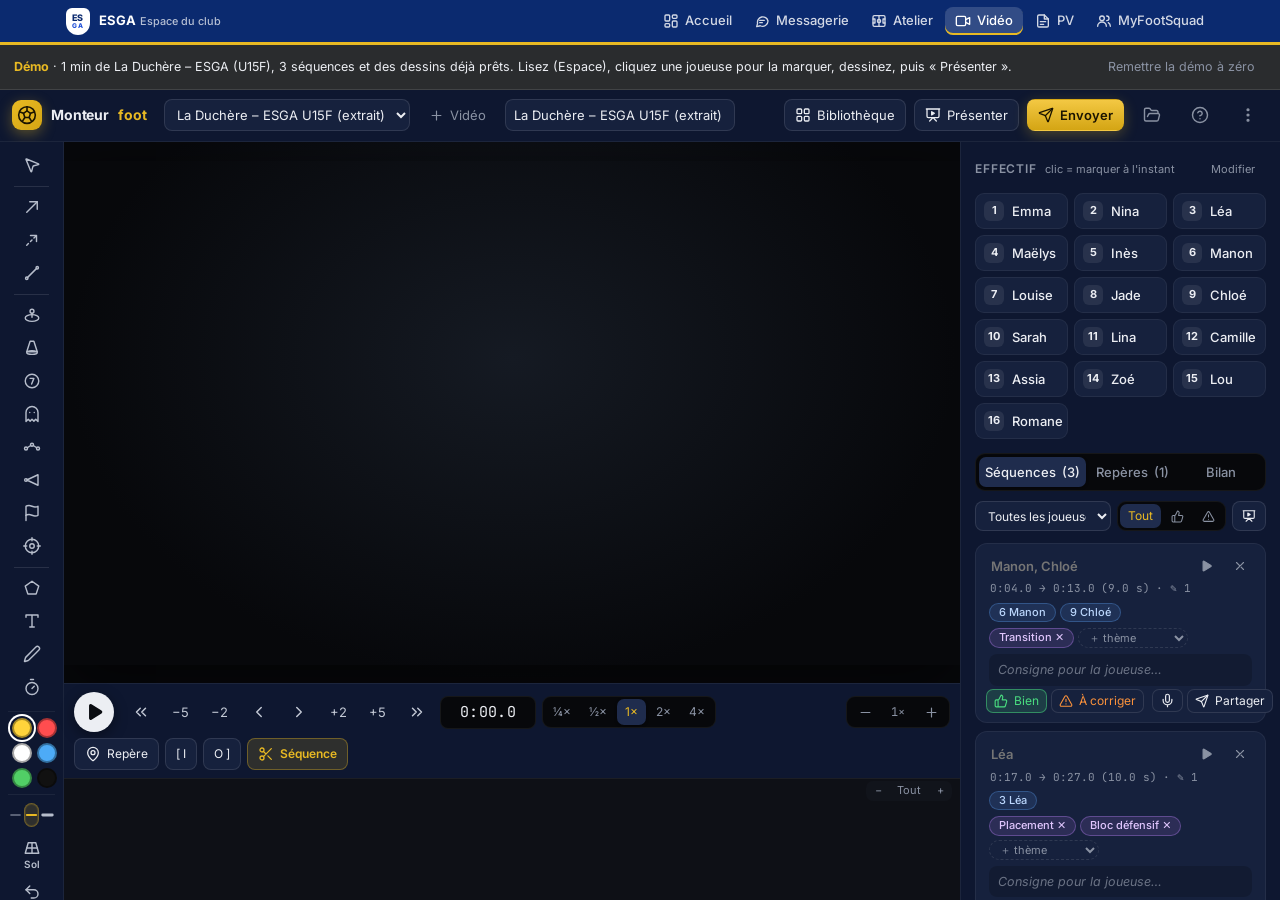
==== analyse-video/index.html @ ff0a2c66 "Récapitulatif : la dernière visite suit la personne sur tous ses appareils La date de dernière conne" ====
<!doctype html>
<html lang="fr">
<head>
<meta charset="utf-8">
<meta name="viewport" content="width=device-width, initial-scale=1">
<title>Analyse vidéo · ESGA</title>
<meta name="theme-color" content="#0b2a6f">
<link rel="preconnect" href="https://fonts.googleapis.com"><link rel="preconnect" href="https://fonts.gstatic.com" crossorigin>
<link rel="stylesheet" href="https://fonts.googleapis.com/css2?family=Inter:wght@400;500;600;700&family=JetBrains+Mono:wght@500&display=swap">
<link rel="stylesheet" href="../commun/charte.css?v=2026-11-21c">
<link rel="stylesheet" href="style.css?v=2026-11-20p">
<script src="../commun/modules.js?v=2026-11-21c" data-module="video" defer></script>
<script src="../commun/club.js?v=2026-11-21c"></script>
<script src="demo/demo.js?v=2026-11-20e"></script>
<script>document.documentElement.classList.add("demo")</script>
</head>
<body>
<div id="bandeauDemo"><span><b>Démo</b> · <span class="txt-pc">1 min de La Duchère – ESGA (U15F), 3 séquences et des dessins déjà prêts. Lisez (Espace), cliquez une joueuse pour la marquer, dessinez, puis « Présenter ».</span><span class="txt-tel">1 min de La Duchère – ESGA (U15F). Touchez ▶, une joueuse pour la marquer, un outil pour dessiner.</span></span>
  <span class="espace"></span>
  <button class="discret" onclick="DEMO.reinitialiser()">Remettre la démo à zéro</button></div>
<header id="barre">
  <b class="logo"><span class="logo-ic"><i data-ic="logo" data-t="20"></i></span>Monteur <em>foot</em></b>
  <select id="choixVideo" title="Vidéo du match"></select>
  <button id="ajoutVideo" class="discret" title="Ajouter une vidéo par son chemin"><i data-ic="plus" data-t="15"></i> Vidéo</button>
  <input id="nomMatch" placeholder="Nom du match" title="Nom du match (nom du dossier d'envoi)">
  <span class="espace"></span>
  <span id="etatSauve" class="petit discret"></span>
  <button id="btnBiblio" title="Toutes les séquences de tous les matchs : par joueuse, thème, match"><i data-ic="biblio" data-t="16"></i> Bibliothèque</button>
  <button id="btnPresenter" title="Présenter les séquences en plein écran (séance au club)"><i data-ic="presenter" data-t="16"></i> Présenter</button>
  <button id="btnEnvoyer" class="principal" title="Une vidéo par joueuse concernée + une vidéo d'équipe"><i data-ic="envoyer" data-t="16"></i> Envoyer</button>
  <button id="btnDossier" class="discret" title="Ouvrir le dossier des envois"><i data-ic="dossier"></i></button>
  <button id="btnAide" class="discret" title="Aide et raccourcis"><i data-ic="aide"></i></button>
  <button id="btnMenu" class="discret" title="Plus : exporter ou importer l'analyse, aide"><i data-ic="menu"></i></button>
</header>

<main>
  <aside id="outils">
    <div class="groupe" id="listeOutils">
      <button data-outil="choix" title="Sélectionner, déplacer (Suppr pour effacer)"><i data-ic="choix"></i></button>
      <span class="sep">Tracer</span>
      <button data-outil="fleche" title="Flèche : tracez le chemin, droit ou courbe (passe, déplacement)"><i data-ic="fleche"></i></button>
      <button data-outil="course" title="Course : flèche en pointillés (appel, course sans ballon)"><i data-ic="course"></i></button>
      <button data-outil="ligne" title="Ligne droite"><i data-ic="ligne"></i></button>
      <span class="sep">Joueuses</span>
      <button data-outil="cercle" title="Cercle au sol autour d'une joueuse ou d'une zone"><i data-ic="cercle"></i></button>
      <button data-outil="projecteur" title="Projecteur : met une joueuse en lumière"><i data-ic="projecteur"></i></button>
      <button data-outil="pastille" title="Pastille : numéro ou lettre aux pieds d'une joueuse"><i data-ic="pastille"></i></button>
      <button data-outil="fantome" title="Fantôme : où la joueuse aurait dû être"><i data-ic="fantome"></i></button>
      <button data-outil="formation" title="Ligne de formation : cliquez les joueuses, double-clic pour finir"><i data-ic="formation"></i></button>
      <button data-outil="vision" title="Cône de vision : de la joueuse vers où elle regarde (ou devrait regarder)"><i data-ic="vision"></i></button>
      <button data-outil="horsjeu" title="Ligne de hors-jeu : cliquez la dernière défenseuse (sol calé d'abord)"><i data-ic="horsjeu"></i></button>
      <button data-outil="suivi" title="Suivre une joueuse : cliquez ses pieds, un cercle la suit pendant la séquence"><i data-ic="suivi"></i></button>
      <span class="sep">Autres</span>
      <button data-outil="zone" title="Zone : cliquez les sommets, double-clic pour finir"><i data-ic="zone"></i></button>
      <button data-outil="texte" title="Texte"><i data-ic="texte"></i></button>
      <button data-outil="main" title="Main levée"><i data-ic="main"></i></button>
      <button data-outil="chrono" title="Chronomètre à l'écran (part de l'instant du dessin)"><i data-ic="chrono"></i></button>
    </div>
    <div class="groupe" id="couleurs"></div>
    <div class="groupe ligne">
      <button data-epais="0.7" title="Trait fin"><svg width="22" height="12" viewBox="0 0 22 12"><line x1="3" y1="6" x2="19" y2="6" stroke="currentColor" stroke-width="1.5" stroke-linecap="round"/></svg></button>
      <button data-epais="1" title="Trait moyen" class="actif"><svg width="22" height="12" viewBox="0 0 22 12"><line x1="3" y1="6" x2="19" y2="6" stroke="currentColor" stroke-width="3" stroke-linecap="round"/></svg></button>
      <button data-epais="1.6" title="Trait épais"><svg width="22" height="12" viewBox="0 0 22 12"><line x1="3" y1="6" x2="19" y2="6" stroke="currentColor" stroke-width="5" stroke-linecap="round"/></svg></button>
    </div>
    <div class="groupe">
      <button id="btnSol" title="Perspective : caler le sol avec 4 coins de la surface, les dessins se couchent sur la pelouse"><i data-ic="sol"></i><span>Sol</span></button>
      <button id="btnAnnuler" title="Annuler (Ctrl+Z)"><i data-ic="annuler"></i></button>
      <button id="btnEffacer" title="Effacer ce dessin"><i data-ic="effacer"></i></button>
    </div>
  </aside>

  <section id="centre">
    <div id="cadre">
      <div id="scene">
        <video id="video" preload="auto" playsinline></video>
        <canvas id="calque"></canvas>
      </div>
      <div id="vide" class="vide"><div class="vide-ic"><i data-ic="video" data-t="40"></i></div><h2>Choisissez la vidéo du match en haut</h2>
        <p>Les vidéos du dossier <b>analyse-veo\match</b> apparaissent toutes seules.<br>Sinon : « + Vidéo » et collez le chemin du fichier.</p></div>
      <div id="bandeauDessin" hidden></div>
      <div id="info" hidden></div>
      <div id="pres" hidden>
        <div class="pr-haut"><span id="prCompte" class="mono"></span><span id="prGenre"></span><span class="espace"></span>
          <button id="prQuitter" title="Quitter la présentation (Échap)"><i data-ic="fermer" data-t="18"></i> Quitter</button></div>
        <div class="pr-bas">
          <div class="pr-texte"><b id="prTitre"></b><span id="prJoueuses"></span><p id="prNote"></p></div>
          <div class="pr-boutons">
            <button id="prPrec" title="Séquence précédente (←)"><i data-ic="prec" data-t="22"></i></button>
            <button id="prLecture" class="pr-lecture" title="Pause / lecture (Espace)"><i data-ic="pause" data-t="26"></i></button>
            <button id="prSuiv" title="Séquence suivante (→)"><i data-ic="suiv" data-t="22"></i></button>
            <button id="prRevoir" title="Revoir cette séquence (R)"><i data-ic="revoir" data-t="20"></i></button>
          </div>
          <div id="prPoints"></div>
        </div>
      </div>
    </div>
    <div id="transport">
      <button id="tLecture" class="icone" title="Lecture / pause (Espace, K)"><i data-ic="lecture" data-t="20"></i></button>
      <button data-saut="-30" class="icone" title="−30 s (Ctrl+←)"><i data-ic="recul"></i></button>
      <button data-saut="-5" class="icone" title="−5 s (Maj+←)">−5</button>
      <button data-saut="-2" class="icone" title="−2 s (←)">−2</button>
      <button data-image="-1" class="icone" title="Image précédente (,)"><i data-ic="prec"></i></button>
      <button data-image="1" class="icone" title="Image suivante (.)"><i data-ic="suiv"></i></button>
      <button data-saut="2" class="icone" title="+2 s (→)">+2</button>
      <button data-saut="5" class="icone" title="+5 s (Maj+→)">+5</button>
      <button data-saut="30" class="icone" title="+30 s (Ctrl+→)"><i data-ic="avance"></i></button>
      <span id="tTemps" class="mono">0:00.0</span>
      <span class="groupe" id="vitesses">
        <button data-v="0.25">¼×</button><button data-v="0.5">½×</button><button data-v="1" class="actif">1×</button><button data-v="2">2×</button><button data-v="4">4×</button>
      </span>
      <span id="tVitesse" class="mono petit"></span>
      <span class="espace"></span>
      <span class="groupe"><button id="zMoins" class="icone" title="Dézoomer l'image (−)"><i data-ic="moins" data-t="15"></i></button><button id="zNiveau" class="mono petit" title="Zoom 1×">1×</button><button id="zPlus" class="icone" title="Zoomer l'image (+)"><i data-ic="plus" data-t="15"></i></button></span>
      <button id="tRepere" title="Poser un repère ici (M)"><i data-ic="repere" data-t="16"></i> Repère</button>
      <button id="tEntree" title="Entrée de séquence (I)">[ I</button>
      <button id="tSortie" title="Sortie de séquence (O)">O ]</button>
      <button id="tCreer" title="Créer la séquence entre I et O (Entrée)"><i data-ic="ciseaux" data-t="16"></i> Séquence</button>
    </div>
    <div id="frise">
      <canvas id="tl"></canvas>
      <div class="frise-boutons">
        <button id="tlMoins" class="icone" title="Dézoomer la timeline (molette)">−</button>
        <button id="tlTout" class="petit" title="Voir tout le match">Tout</button>
        <button id="tlPlus" class="icone" title="Zoomer la timeline (molette)">+</button>
      </div>
    </div>
  </section>

  <aside id="cote">
    <div class="titre-bloc"><h3>Effectif</h3><span class="petit discret">clic = marquer à l'instant</span>
      <button id="btnEffectif" class="discret petit">Modifier</button></div>
    <div id="effectif"></div>
    <div class="onglets"><button data-onglet="seq" class="actif">Séquences <span id="nSeq"></span></button><button data-onglet="rep">Repères <span id="nRep"></span></button><button data-onglet="bilan">Bilan</button></div>
    <div id="filtreSeq" class="filtres">
      <select id="fsJoueuse" title="N'afficher que les séquences d'une joueuse"><option value="">Toutes les joueuses</option></select>
      <span class="segment" id="fsGenre"><button data-g="" class="actif">Tout</button><button data-g="bien" title="À valoriser"><i data-ic="bien" data-t="13"></i></button><button data-g="corriger" title="À corriger"><i data-ic="corriger" data-t="13"></i></button></span>
      <button id="fsPresenter" class="petit" title="Présenter les séquences affichées"><i data-ic="presenter" data-t="14"></i></button>
    </div>
    <div id="listeSeq" class="liste" data-panneau="seq"></div>
    <div id="listeRep" class="liste" data-panneau="rep" hidden></div>
    <div id="listeBilan" class="liste" data-panneau="bilan" hidden></div>
  </aside>
</main>

<section id="biblio" hidden>
  <div class="bi-filtres">
    <h2><i data-ic="biblio" data-t="16"></i> Bibliothèque</h2>
    <select id="fJoueuse"><option value="">Toutes les joueuses</option></select>
    <select id="fTheme"><option value="">Tous les thèmes</option></select>
    <select id="fMatch"><option value="">Tous les matchs</option></select>
    <select id="fGenre"><option value="">Bien et à corriger</option><option value="bien">👍 Bien</option><option value="corriger">⚠ À corriger</option></select>
    <input id="fTexte" type="search" placeholder="Chercher un nom…">
    <span id="fNombre" class="discret petit"></span>
    <span class="espace"></span>
    <select id="biSeances" title="Reprendre une séance déjà préparée"><option value="">Séances préparées…</option></select>
    <button id="biFermer" class="discret" title="Fermer (Échap)"><i data-ic="fermer"></i></button>
  </div>
  <div id="biGrille"></div>
  <div class="bi-pied">
    <span id="biSel">Cliquez des séquences pour préparer une séance (l’ordre de clic = l’ordre de la vidéo).</span>
    <span class="espace"></span>
    <button id="biTout" class="discret">Tout prendre</button>
    <button id="biVider" class="discret">Vider</button>
    <input id="biNom" placeholder="Nom de la séance">
    <button id="biFaire" class="principal"><i data-ic="film" data-t="16"></i> Fabriquer la vidéo de séance</button>
  </div>
</section>
<div id="lecteurSeance" hidden><video controls playsinline></video><button class="discret" id="lsFermer"><i data-ic="fermer" data-t="16"></i> Fermer</button></div>

<dialog id="dlg"><form method="dialog" id="dlgForm"><h3 id="dlgTitre"></h3><div id="dlgCorps"></div>
  <div class="dlg-pied"><button value="annuler" class="discret">Annuler</button><button value="ok" class="principal" id="dlgOk">OK</button></div></form></dialog>
<div id="toasts"></div>
<script type="module" src="app.js?v=2026-11-20s"></script>
</body>
</html>
---- commun/charte.css ----
/* Charte graphique commune ESGA — partagée par tous les modules
   (accueil, Lecture des PV, Analyse vidéo, Atelier entraînements).
   Usage dans un module :
     <link rel="stylesheet" href="https://cintractbertrand.github.io/veille-esga-/commun/charte.css">
     <script src="https://cintractbertrand.github.io/veille-esga-/commun/modules.js" data-module="atelier" defer></script>
   Les variables --esga-* sont la référence : chaque module y relie ses propres couleurs.
   Les classes sont préfixées esga- pour ne rien casser dans les modules. */
:root {
  --esga-bleu: #1d4ed8;
  --esga-bleu-600: #1e40af;
  --esga-marine: #0b2a6f;
  --esga-or: #e8b923;
  --esga-or-fonce: #b88a00;
  --esga-vert: #16935f;
  --esga-rouge: #d42f26;
  --esga-fond: #f3f5f9;
  --esga-carte: #ffffff;
  --esga-carte-2: #f8f9fc;
  --esga-texte: #121826;
  --esga-gris: #5b6475;
  --esga-ligne: #e3e7ef;
  --esga-doux: #e8eefc;
  --esga-police: "Inter", system-ui, -apple-system, "Segoe UI", Roboto, sans-serif;
  --esga-rayon: 14px;
  --esga-ombre: 0 1px 2px rgba(16, 24, 40, .05), 0 1px 3px rgba(16, 24, 40, .06);
  --esga-ombre-l: 0 10px 28px rgba(16, 24, 40, .12);
  --esga-degrade: radial-gradient(1200px 400px at 85% -50%, rgba(255,255,255,.18), transparent 60%), linear-gradient(135deg, var(--esga-bleu) 0%, var(--esga-marine) 100%);
}
@media (prefers-color-scheme: dark) {
  :root:not([data-theme="light"]) {
    --esga-fond: #0c111c; --esga-carte: #151b29; --esga-carte-2: #1a2132; --esga-texte: #e9edf5;
    --esga-gris: #98a2b6; --esga-ligne: #263046; --esga-doux: #1a2747;
    --esga-ombre: 0 1px 2px rgba(0, 0, 0, .3); --esga-ombre-l: 0 10px 28px rgba(0, 0, 0, .4);
  }
}
:root[data-theme="dark"] {
  --esga-fond: #0c111c; --esga-carte: #151b29; --esga-carte-2: #1a2132; --esga-texte: #e9edf5;
  --esga-gris: #98a2b6; --esga-ligne: #263046; --esga-doux: #1a2747;
  --esga-ombre: 0 1px 2px rgba(0, 0, 0, .3); --esga-ombre-l: 0 10px 28px rgba(0, 0, 0, .4);
}

/* Bandeau commun : en haut de chaque module, inséré par modules.js */
.esga-bar { position: relative; z-index: 60; background: var(--esga-marine); border-bottom: 3px solid var(--esga-or); color: #fff; font: 500 13px/1.2 var(--esga-police); -webkit-font-smoothing: antialiased; }
.esga-bar * { box-sizing: border-box; }
.esga-bar-in { max-width: 1180px; margin: 0 auto; padding: 0 16px; height: 42px; display: flex; align-items: center; gap: 14px; }
.esga-bar a { color: #fff; text-decoration: none; }
.esga-accueil { display: flex; align-items: center; gap: 9px; font-weight: 700; white-space: nowrap; flex: 0 0 auto; }
.esga-accueil:hover .esga-nom { text-decoration: underline; text-underline-offset: 3px; }
.esga-blason { width: 24px; height: 27px; border-radius: 6px 6px 12px 12px; background: #fff; color: var(--esga-marine); display: inline-flex; flex-direction: column; align-items: center; justify-content: center; font-size: 9px; font-weight: 800; line-height: 1; letter-spacing: .02em; }
.esga-blason small { font-size: 6.5px; letter-spacing: .15em; color: var(--esga-bleu); margin-top: 1px; }
.esga-nom small { font-weight: 500; opacity: .7; margin-left: 4px; }
.esga-mods { display: flex; gap: 2px; margin-left: auto; overflow-x: auto; scrollbar-width: none; }
.esga-mods::-webkit-scrollbar { display: none; }
.esga-mods a { display: inline-flex; align-items: center; gap: 6px; padding: 6px 10px; border-radius: 8px; white-space: nowrap; opacity: .82; transition: background .15s, opacity .15s; }
.esga-mods a:hover { background: rgba(255,255,255,.12); opacity: 1; }
.esga-mods a[aria-current="page"] { background: rgba(255,255,255,.16); opacity: 1; box-shadow: inset 0 -2px 0 var(--esga-or); }
.esga-mods svg { width: 16px; height: 16px; flex: 0 0 auto; }
@media (max-width: 720px) {
  .esga-nom small { display: none; }
  .esga-mods a:not([aria-current="page"]) span { display: none; }
}
@media print { .esga-bar { display: none !important; } }

/* Composants communs (facultatifs) */
.esga-btn { display: inline-flex; align-items: center; justify-content: center; gap: 8px; font: 600 14px/1 var(--esga-police); padding: 11px 16px; border-radius: 10px; border: 1px solid var(--esga-ligne); background: var(--esga-carte); color: var(--esga-texte); text-decoration: none; cursor: pointer; transition: border-color .15s, background .15s, transform .15s; }
.esga-btn:hover { border-color: var(--esga-bleu); }
.esga-btn-primaire { background: var(--esga-bleu); border-color: var(--esga-bleu); color: #fff; }
.esga-btn-primaire:hover { background: var(--esga-bleu-600); border-color: var(--esga-bleu-600); }
.esga-btn-or { background: var(--esga-or); border-color: var(--esga-or); color: #1b1400; }
.esga-btn-or:hover { background: #f1c63a; border-color: #f1c63a; }
.esga-kicker { margin: 0; font-size: .72rem; text-transform: uppercase; letter-spacing: .09em; font-weight: 600; opacity: .8; }
---- analyse-video/style.css ----
/* Monteur foot — thème sombre moderne */
:root {
  /* couleurs reliées à la charte ESGA (commun/charte.css), version sombre pour la vidéo */
  --fond: #070d1c; --panneau: #0e1730; --panneau2: #16213d; --panneau3: #1f2c4d;
  --ligne: rgba(255,255,255,.06); --ligne2: rgba(255,255,255,.11);
  --texte: #eceef3; --discret: #8a92a3;
  --accent: var(--esga-or, #e8b923); --accent-fort: #d4a514; --accent-doux: rgba(232,185,35,.15);
  --accent2: #5b8cff; --bien: #4ade80; --corriger: #fb923c; --danger: #f87171; --jaune: #facc15;
  --r: 8px; --r2: 12px;
  --ombre: 0 8px 30px rgba(0,0,0,.45), 0 1px 0 rgba(255,255,255,.04) inset;
  --police: var(--esga-police), Inter, "Segoe UI Variable Text", "Segoe UI", system-ui, sans-serif;
  --mono: "JetBrains Mono", ui-monospace, "Cascadia Mono", Consolas, monospace;
  color-scheme: dark;
}
* { box-sizing: border-box; }
html, body { margin: 0; height: 100%; background: var(--fond); color: var(--texte); font: 13px/1.4 var(--police); overflow: hidden; -webkit-font-smoothing: antialiased; }
button, select, input, textarea { font: inherit; color: inherit; }
::selection { background: var(--accent-doux); }
::-webkit-scrollbar { width: 10px; height: 10px; }
::-webkit-scrollbar-thumb { background: rgba(255,255,255,.08); border-radius: 10px; border: 3px solid transparent; background-clip: padding-box; }
::-webkit-scrollbar-thumb:hover { background-color: rgba(255,255,255,.16); }
::-webkit-scrollbar-track { background: transparent; }

.ic { display: block; flex: none; }
button { display: inline-flex; align-items: center; justify-content: center; gap: 6px;
  background: var(--panneau2); border: 1px solid var(--ligne2); border-radius: var(--r); padding: 5px 10px;
  cursor: pointer; white-space: nowrap; transition: background .15s, border-color .15s, color .15s, transform .08s, box-shadow .15s; }
button:hover { background: var(--panneau3); border-color: rgba(255,255,255,.18); }
button:active { transform: translateY(1px); }
button:focus-visible, select:focus-visible, input:focus-visible { outline: 2px solid var(--accent); outline-offset: 1px; }
button.actif { background: var(--accent-doux); color: var(--accent); border-color: rgba(232,185,35,.45); }
button.principal { background: linear-gradient(180deg, #f3c843, var(--accent-fort)); color: #1b1400; border-color: transparent; font-weight: 600;
  box-shadow: 0 4px 14px rgba(232,185,35,.28); }
button.principal:hover { filter: brightness(1.07); background: linear-gradient(180deg, #f3c843, var(--accent-fort)); }
button.discret { background: transparent; border-color: transparent; color: var(--discret); }
button.discret:hover { color: var(--texte); background: rgba(255,255,255,.06); }
button.icone { min-width: 32px; padding: 5px 7px; }
button:disabled { opacity: .4; cursor: default; }
select, input, textarea { background: var(--panneau2); border: 1px solid var(--ligne2); border-radius: var(--r); padding: 5px 8px; transition: border-color .15s, background .15s; }
select:hover, input:hover { border-color: rgba(255,255,255,.18); }
select:focus, input:focus, textarea:focus { outline: none; border-color: var(--accent); background: var(--panneau3); }
.petit { font-size: 11px; } .discret { color: var(--discret); } .mono { font-family: var(--mono); }
.espace { flex: 1; }
[hidden] { display: none !important; }

/* ---- barre du haut */
#barre { height: 52px; display: flex; align-items: center; gap: 8px; padding: 0 12px; background: var(--panneau); border-bottom: 1px solid var(--ligne); }
#barre .logo { display: flex; align-items: center; gap: 9px; margin-right: 10px; font-size: 14px; font-weight: 700; letter-spacing: -.01em; }
#barre .logo em { font-style: normal; color: var(--accent); }
.logo-ic { width: 30px; height: 30px; border-radius: 9px; display: grid; place-items: center; color: #1b1400;
  background: linear-gradient(135deg, var(--esga-or, #e8b923), var(--accent-fort)); box-shadow: 0 4px 14px rgba(232,185,35,.35); }
#choixVideo { max-width: 320px; height: 32px; }
#nomMatch { width: 230px; height: 32px; }
#barre > button { height: 32px; }
#etatSauve { padding: 3px 9px; border-radius: 20px; background: rgba(255,255,255,.04); }
main { height: calc(100% - 52px); display: grid; grid-template-columns: 64px minmax(0, 1fr) 320px; }

/* ---- outils */
#outils { background: var(--panneau); border-right: 1px solid var(--ligne); display: flex; flex-direction: column; gap: 8px; padding: 8px 8px; overflow-y: auto; scrollbar-width: none; }
#outils .groupe { display: flex; flex-direction: column; gap: 2px; }
#outils button { width: 100%; height: 31px; padding: 0; background: transparent; border-color: transparent; color: #b6bdcb; border-radius: 9px; }
#outils button:hover { background: rgba(255,255,255,.06); color: var(--texte); }
#outils button.actif { background: var(--accent-doux); color: var(--accent); border-color: rgba(232,185,35,.35); box-shadow: 0 0 0 1px rgba(232,185,35,.12) inset; }
#outils .sep { display: block; height: 1px; background: var(--ligne2); margin: 3px 6px; font-size: 0; }
#outils #btnSol { flex-direction: column; gap: 0; height: 40px; font-size: 10px; font-weight: 600; }
#couleurs { display: grid !important; grid-template-columns: 1fr 1fr; gap: 5px !important; padding: 6px 4px; border-top: 1px solid var(--ligne); border-bottom: 1px solid var(--ligne); }
#couleurs button { height: 20px !important; width: 20px !important; margin: auto; border-radius: 50% !important; padding: 0; border: 2px solid rgba(0,0,0,.35) !important; }
#couleurs button.actif { box-shadow: 0 0 0 2px var(--panneau), 0 0 0 4px #fff !important; }
#outils .groupe.ligne { flex-direction: row; gap: 1px; }
#outils .groupe.ligne button { height: 24px; min-width: 0; }
#outils .groupe.ligne svg { width: 14px; }

/* ---- centre */
#centre { display: flex; flex-direction: column; min-width: 0; min-height: 0; }
#cadre { position: relative; flex: 1; min-height: 0; overflow: hidden;
  background: radial-gradient(ellipse at 50% 40%, #151a23 0%, #07080b 70%); }
#scene { position: absolute; transform-origin: 0 0; box-shadow: 0 20px 60px rgba(0,0,0,.6); }
#video, #calque { position: absolute; inset: 0; width: 100%; height: 100%; }
#calque { pointer-events: none; }
body.dessin #calque { pointer-events: auto; cursor: crosshair; touch-action: none; }
body.dessin.outil-choix #calque { cursor: default; }
#cadre.zoom { cursor: grab; }
#cadre { touch-action: pan-y; }
#cadre.zoom, body.presente #cadre { touch-action: none; }
.vide { position: absolute; inset: 0; display: flex; flex-direction: column; align-items: center; justify-content: center; text-align: center; color: var(--discret); gap: 4px; }
.vide-ic { width: 76px; height: 76px; border-radius: 22px; display: grid; place-items: center; margin-bottom: 12px; color: var(--accent);
  background: var(--accent-doux); border: 1px solid rgba(232,185,35,.25); }
.vide h2 { color: var(--texte); font-size: 19px; font-weight: 600; margin: 0 0 6px; letter-spacing: -.01em; }
.vide p { margin: 0; line-height: 1.6; }
#bandeauDessin { position: absolute; left: 12px; top: 12px; display: flex; gap: 8px; align-items: center; flex-wrap: wrap; max-width: calc(100% - 24px);
  background: rgba(18,21,28,.82); backdrop-filter: blur(14px); -webkit-backdrop-filter: blur(14px);
  border: 1px solid rgba(232,185,35,.35); border-radius: var(--r2); padding: 7px 10px; box-shadow: var(--ombre); }
#bandeauDessin > b { color: var(--accent); font-weight: 600; }
#bandeauDessin input[type=number] { width: 56px; }
#bandeauDessin label { display: inline-flex; align-items: center; gap: 5px; }
#info { position: absolute; right: 12px; top: 12px; background: rgba(18,21,28,.85); backdrop-filter: blur(14px); border: 1px solid var(--ligne2); border-radius: var(--r2); padding: 8px 12px; max-width: 50%; box-shadow: var(--ombre); }
input[type=checkbox] { accent-color: var(--accent); }

/* ---- transport */
#transport { display: flex; align-items: center; gap: 6px; padding: 8px 10px; background: var(--panneau); border-top: 1px solid var(--ligne); flex-wrap: wrap; }
#transport > button { height: 32px; }
#transport > button.icone { background: transparent; border-color: transparent; color: #c3c9d5; }
#transport > button.icone:hover { background: rgba(255,255,255,.07); color: var(--texte); }
#tLecture { width: 40px !important; height: 40px !important; border-radius: 50% !important; background: var(--texte) !important; color: #0b0d12 !important; margin-right: 4px; box-shadow: 0 4px 14px rgba(0,0,0,.4); }
#tLecture:hover { background: #fff !important; transform: scale(1.04); }
#tTemps { font-size: 15px; min-width: 96px; text-align: center; padding: 5px 10px; border-radius: var(--r); background: #07080b; border: 1px solid var(--ligne); color: var(--texte); letter-spacing: .02em; }
.groupe { display: inline-flex; }
#transport .groupe { background: #07080b; border: 1px solid var(--ligne); border-radius: 9px; padding: 2px; gap: 2px; }
#transport .groupe > button { height: 26px; border: 0; background: transparent; border-radius: 7px; padding: 0 8px; color: var(--discret); font-size: 12px; }
#transport .groupe > button:hover { color: var(--texte); background: rgba(255,255,255,.06); }
#transport .groupe > button.actif { background: var(--panneau3); color: var(--accent); box-shadow: 0 1px 3px rgba(0,0,0,.4); }
#tVitesse { min-width: 40px; color: var(--accent); }
#tRepere, #tEntree, #tSortie, #tCreer { font-size: 12px; }
#tCreer { background: var(--accent-doux); color: var(--accent); border-color: rgba(232,185,35,.35); font-weight: 600; }
#tCreer:hover { background: rgba(232,185,35,.22); }

/* ---- timeline */
#frise { position: relative; height: 122px; background: #0e1016; border-top: 1px solid var(--ligne); }
#tl { position: absolute; inset: 0; width: 100%; height: 100%; touch-action: none; }
.frise-boutons { position: absolute; right: 8px; top: 2px; display: flex; gap: 2px; background: rgba(18,21,28,.9); border-radius: 7px; padding: 1px; }
.frise-boutons button { padding: 0 6px; font-size: 11px; min-width: 22px; height: 18px; border: 0; background: transparent; color: var(--discret); }
.frise-boutons button:hover { color: var(--texte); }

/* ---- panneau de droite */
#cote { background: var(--panneau); border-left: 1px solid var(--ligne); display: flex; flex-direction: column; min-height: 0; }
.titre-bloc { display: flex; align-items: baseline; gap: 8px; padding: 14px 14px 6px; }
.titre-bloc h3 { margin: 0; font-size: 12px; font-weight: 600; text-transform: uppercase; letter-spacing: .07em; color: var(--discret); }
.titre-bloc button { margin-left: auto; }
#effectif { display: grid; grid-template-columns: repeat(3, 1fr); gap: 6px; padding: 4px 14px 14px; }
#effectif button { justify-content: flex-start; overflow: hidden; text-overflow: ellipsis; padding: 7px 8px; border-radius: 9px; background: var(--panneau2); border-color: var(--ligne); font-weight: 500; }
#effectif button:hover { border-color: rgba(232,185,35,.45); background: var(--panneau3); }
#effectif button b { display: inline-grid; place-items: center; min-width: 20px; height: 20px; padding: 0 4px; border-radius: 6px; background: rgba(255,255,255,.08); color: var(--texte); font-size: 11px; margin-right: 2px; }
#effectif button.dans { background: var(--accent-doux); border-color: rgba(232,185,35,.5); color: var(--accent); }
#effectif button.dans b { background: var(--accent); color: #1b1400; }
.onglets { display: flex; gap: 4px; margin: 0 14px; padding: 3px; background: #07080b; border-radius: 10px; border: 1px solid var(--ligne); }
.onglets button { flex: 1; border: 0; border-radius: 7px; background: transparent; padding: 6px; color: var(--discret); font-weight: 500; }
.onglets button.actif { color: var(--texte); background: var(--panneau3); box-shadow: 0 1px 3px rgba(0,0,0,.4); }
.liste { flex: 1; overflow-y: auto; padding: 12px 14px; }
.carte { border: 1px solid var(--ligne); background: var(--panneau2); border-radius: var(--r2); padding: 9px 10px; margin-bottom: 8px; cursor: pointer; transition: border-color .15s, background .15s, box-shadow .15s; }
.carte:hover { border-color: var(--ligne2); background: #1d222c; }
.carte.sel { border-color: rgba(232,185,35,.6); box-shadow: 0 0 0 3px rgba(232,185,35,.12); background: #1a2422; }
.carte .l1 { display: flex; gap: 4px; align-items: center; }
.carte .nom { flex: 1; min-width: 0; background: transparent; border-color: transparent; font-weight: 600; padding: 3px 4px; }
.carte .nom:focus, .carte .nom:hover { border-color: var(--ligne2); background: var(--panneau); }
.carte .l2 { display: flex; gap: 6px; align-items: center; margin: 2px 4px; color: var(--discret); }
.carte .puces { display: flex; flex-wrap: wrap; gap: 4px; margin: 6px 3px 2px; }
.puce { display: inline-flex; align-items: center; background: rgba(96,165,250,.13); color: #bcd7fd; border: 1px solid rgba(96,165,250,.3); border-radius: 20px; padding: 1px 9px; font-size: 11px; font-weight: 500; }
.carte .bt { padding: 3px 7px; font-size: 12px; border-radius: 7px; }
.carte .k-bien { color: var(--bien); } .carte .k-corriger { color: var(--corriger); }
.carte button.on.k-bien { background: rgba(74,222,128,.15); border-color: rgba(74,222,128,.5); }
.carte button.on.k-corriger { background: rgba(251,146,60,.15); border-color: rgba(251,146,60,.5); }
.rep-ic { display: inline-flex; }
.astuce { color: var(--discret); padding: 6px 2px; line-height: 1.6; }
.astuce kbd, #aide kbd { background: var(--panneau3); border: 1px solid var(--ligne2); border-bottom-width: 2px; border-radius: 5px; padding: 0 5px; font-family: var(--mono); font-size: 11px; }

/* ---- dialogues et messages */
dialog { background: var(--panneau); color: var(--texte); border: 1px solid var(--ligne2); border-radius: 16px; min-width: 400px; max-width: 640px; padding: 20px 22px; box-shadow: 0 30px 80px rgba(0,0,0,.6); }
dialog[open] { animation: entree .18s ease-out; }
dialog::backdrop { background: rgba(5,6,9,.65); backdrop-filter: blur(4px); }
dialog h3 { margin: 0 0 14px; font-size: 16px; font-weight: 600; }
.dlg-pied { display: flex; justify-content: flex-end; gap: 8px; margin-top: 18px; }
dialog textarea { width: 100%; min-height: 220px; font-family: var(--mono); }
dialog label { display: block; margin: 8px 0; }
dialog input[type=text] { width: 100%; }
#aide table { border-collapse: collapse; width: 100%; } #aide td { padding: 5px 6px; border-bottom: 1px solid var(--ligne); }
@keyframes entree { from { opacity: 0; transform: translateY(6px) scale(.98); } to { opacity: 1; transform: none; } }

#toasts { position: fixed; bottom: 140px; left: 50%; transform: translateX(-50%); display: flex; flex-direction: column; gap: 8px; align-items: center; z-index: 70; pointer-events: none; }
.toast { background: rgba(26,30,39,.92); backdrop-filter: blur(14px); border: 1px solid var(--ligne2); border-radius: 12px; padding: 9px 14px; pointer-events: auto; display: flex; gap: 10px; align-items: center; box-shadow: var(--ombre); animation: entree .2s ease-out; }
.toast.erreur { border-color: rgba(248,113,113,.6); }
.toast button { padding: 3px 10px; font-size: 12px; }
.barre-progres { height: 5px; background: rgba(255,255,255,.08); border-radius: 5px; width: 220px; overflow: hidden; }
.barre-progres i { display: block; height: 100%; background: linear-gradient(90deg, var(--accent2), var(--accent)); border-radius: 5px; transition: width .3s; }

/* ---- présentation plein écran */
body.presente #cadre { position: fixed; inset: 0; z-index: 40; background: #000; }
body.presente #bandeauDessin { display: none !important; }
#legende-ancien { position: absolute; left: 50%; bottom: 28px; transform: translateX(-50%); background: rgba(10,12,16,.75); backdrop-filter: blur(12px); border: 1px solid var(--ligne2); border-radius: 14px; padding: 8px 18px; font-size: 18px; font-weight: 500; }

.puces.themes { align-items: center; }
.puce.theme { background: rgba(192,132,252,.13); color: #e0c6fd; border-color: rgba(192,132,252,.35); cursor: pointer; }
.puce.theme:hover { border-color: var(--danger); }
.ajout-theme { font-size: 11px; padding: 1px 6px; max-width: 110px; background: transparent; border-style: dashed; border-radius: 20px; color: var(--discret); }

/* ---- bibliothèque */
#biblio { position: fixed; inset: 52px 0 0 0; z-index: 30; background: var(--fond); display: flex; flex-direction: column; }
.bi-filtres, .bi-pied { display: flex; gap: 8px; align-items: center; padding: 10px 18px; background: var(--panneau); border-bottom: 1px solid var(--ligne); flex-wrap: wrap; }
.bi-pied { border-top: 1px solid var(--ligne); border-bottom: 0; }
.bi-filtres h2 { display: flex; align-items: center; gap: 8px; margin: 0 10px 0 0; font-size: 16px; font-weight: 600; }
.bi-filtres h2 .ic { color: var(--accent); }
#biNom { width: 220px; }
#biGrille { flex: 1; overflow-y: auto; padding: 18px; display: grid; grid-template-columns: repeat(auto-fill, minmax(240px, 1fr)); gap: 16px; align-content: start; }
.bi-carte { position: relative; background: var(--panneau2); border: 1px solid var(--ligne); border-radius: 14px; overflow: hidden; cursor: pointer; transition: transform .15s, box-shadow .15s, border-color .15s; }
.bi-carte:hover { transform: translateY(-2px); box-shadow: 0 12px 30px rgba(0,0,0,.45); border-color: var(--ligne2); }
.bi-carte.sel { border-color: var(--accent); box-shadow: 0 0 0 3px rgba(232,185,35,.25); }
.bi-carte img { display: block; width: 100%; aspect-ratio: 16 / 9; object-fit: cover; background: #000; }
.bi-carte .bi-num { position: absolute; top: 8px; left: 8px; background: var(--accent); color: #1b1400; font-weight: 700; border-radius: 20px; min-width: 26px; text-align: center; padding: 2px 7px; box-shadow: 0 4px 12px rgba(0,0,0,.4); }
.bi-carte .bi-genre { position: absolute; top: 8px; right: 8px; display: inline-flex; gap: 4px; align-items: center; background: rgba(10,12,16,.75); backdrop-filter: blur(8px); border-radius: 20px; padding: 2px 9px; font-size: 11px; font-weight: 500; }
.bi-carte .bi-txt { padding: 9px 11px 11px; }
.bi-carte .bi-titre { font-weight: 600; white-space: nowrap; overflow: hidden; text-overflow: ellipsis; }
.bi-carte .bi-ouvrir { position: absolute; bottom: 9px; right: 9px; font-size: 11px; padding: 2px 8px; gap: 4px; }
#lecteurSeance { position: fixed; inset: 0; z-index: 60; background: #000; display: flex; align-items: center; justify-content: center; }
#lecteurSeance video { max-width: 100%; max-height: 100%; }
#lsFermer { position: absolute; top: 14px; right: 14px; color: #fff; background: rgba(255,255,255,.1); }
#etatSauve:empty { display: none; }
.bi-carte .bi-ouvrir { top: 8px; bottom: auto; opacity: 0; background: rgba(10,12,16,.8); backdrop-filter: blur(8px); }
.bi-carte:hover .bi-ouvrir { opacity: 1; }
.bi-carte:hover .bi-genre { opacity: 0; }

/* ---- ESGA : bandeau commun + bandeau de démo au-dessus du Monteur */
body { display: flex; flex-direction: column; }
body > main { height: auto; flex: 1; min-height: 0; }
#bandeauDemo { display: none; align-items: center; gap: 12px; flex-wrap: wrap; padding: 7px 14px; font-size: 12.5px;
  background: color-mix(in srgb, var(--accent) 13%, var(--panneau)); border-bottom: 1px solid var(--ligne2); }
#bandeauDemo b { color: var(--accent); }
.demo #bandeauDemo { display: flex; }
#bandeauDemo .espace { flex: 1; }
body.presente .esga-bar, body.presente #bandeauDemo { display: none !important; }

/* ---- filtre des séquences */
.filtres { display: flex; gap: 6px; align-items: center; margin: 10px 14px 0; }
.filtres.cache { display: none; }
.filtres select { flex: 1; min-width: 0; height: 30px; font-size: 12px; }
.filtres.filtre-actif select { border-color: rgba(232,185,35,.5); }
.segment { display: inline-flex; background: #07080b; border: 1px solid var(--ligne); border-radius: 9px; padding: 2px; gap: 2px; }
.segment button { height: 24px; border: 0; background: transparent; border-radius: 7px; padding: 0 8px; color: var(--discret); font-size: 12px; }
.segment button.actif { background: var(--panneau3); color: var(--accent); }
.segment button[data-g="bien"].actif { color: var(--bien); } .segment button[data-g="corriger"].actif { color: var(--corriger); }
#fsPresenter { height: 30px; padding: 0 9px; }

/* ---- carte de séquence : consigne et bornes */
.carte .note { display: block; width: calc(100% - 6px); margin: 6px 3px 2px; resize: none; font: 12.5px/1.4 var(--police); padding: 6px 8px; min-height: 30px;
  background: rgba(0,0,0,.18); border-color: transparent; color: var(--texte); overflow: hidden; }
.carte .note:hover { border-color: var(--ligne2); }
.carte .note:focus { border-color: var(--accent); background: var(--panneau); }
.carte .note::placeholder { color: #6b7385; font-style: italic; }
.bornes { display: flex; align-items: center; gap: 4px; margin: 6px 3px 2px; padding: 6px; border-radius: 9px; background: rgba(232,185,35,.06); border: 1px dashed rgba(232,185,35,.3); flex-wrap: wrap; }
.bornes .bt { padding: 3px 7px; font-size: 11.5px; font-family: var(--mono); }
.bornes .petit { margin: 0 2px; }
.bi-note { margin: 4px 0 2px; font-size: 12px; font-style: italic; color: #cfd5e1; display: -webkit-box; -webkit-line-clamp: 2; -webkit-box-orient: vertical; overflow: hidden; }

/* ---- bilan */
.bilan-equipe { display: grid; grid-template-columns: repeat(4, 1fr); gap: 6px; margin-bottom: 10px; }
.bilan-equipe > div { background: var(--panneau2); border: 1px solid var(--ligne); border-radius: 10px; padding: 8px 6px; text-align: center; display: flex; flex-direction: column; }
.bilan-equipe b { font-size: 19px; font-weight: 700; letter-spacing: -.02em; }
.bilan-equipe span { font-size: 10.5px; color: var(--discret); text-transform: uppercase; letter-spacing: .05em; }
.bilan-equipe .k-bien b { color: var(--bien); } .bilan-equipe .k-corriger b { color: var(--corriger); }
.bilan-themes { margin: 0 0 10px; }
.bilan-j { cursor: default; }
.bilan-num { display: inline-grid; place-items: center; min-width: 24px; height: 24px; padding: 0 5px; border-radius: 7px; background: var(--accent); color: #1b1400; font-size: 12px; margin-right: 8px; }
.bilan-nom { font-size: 14px; }
.bilan-j .bt { padding: 4px 9px; font-size: 12px; }
.bilan-barre { display: flex; height: 6px; border-radius: 4px; overflow: hidden; background: rgba(255,255,255,.06); margin: 8px 2px 6px; }
.bilan-barre i { display: block; min-width: 0; } .bilan-barre .b { background: var(--bien); } .bilan-barre .c { background: var(--corriger); } .bilan-barre .n { background: rgba(255,255,255,.14); }
.bilan-j .l2 { gap: 10px; flex-wrap: wrap; } .bilan-j .l2 span { display: inline-flex; align-items: center; gap: 3px; }
.k-bien { color: var(--bien); } .k-corriger { color: var(--corriger); }

/* ---- présentation : commandes à l'écran */
#pres { position: absolute; inset: 0; z-index: 5; display: flex; flex-direction: column; justify-content: space-between; pointer-events: none; transition: opacity .35s; }
#pres.discret-pres { opacity: 0; } #pres.discret-pres * { pointer-events: none !important; }
#pres button { pointer-events: auto; }
.pr-haut { display: flex; align-items: center; gap: 10px; padding: 14px 16px; background: linear-gradient(rgba(0,0,0,.6), transparent); }
#prCompte { font-size: 14px; padding: 4px 10px; border-radius: 20px; background: rgba(0,0,0,.5); border: 1px solid var(--ligne2); }
.pr-badge { display: inline-flex; align-items: center; gap: 5px; padding: 4px 10px; border-radius: 20px; background: rgba(0,0,0,.5); font-weight: 600; font-size: 13px; }
#prQuitter { background: rgba(0,0,0,.5); border-color: var(--ligne2); color: #fff; height: 38px; }
.pr-bas { padding: 18px 16px 16px; background: linear-gradient(transparent, rgba(0,0,0,.78) 40%); display: flex; flex-direction: column; align-items: center; gap: 12px; }
.pr-texte { text-align: center; max-width: 900px; }
#prTitre { display: block; font-size: 22px; font-weight: 700; letter-spacing: -.01em; text-shadow: 0 2px 10px rgba(0,0,0,.6); }
#prJoueuses { display: block; color: var(--accent); font-weight: 600; margin-top: 2px; }
#prNote { margin: 8px auto 0; font-size: 18px; line-height: 1.4; padding: 8px 16px; border-left: 3px solid var(--accent); background: rgba(0,0,0,.45); border-radius: 0 10px 10px 0; text-align: left; display: inline-block; }
.pr-boutons { display: flex; align-items: center; gap: 14px; }
.pr-boutons button { width: 48px; height: 48px; border-radius: 50%; background: rgba(255,255,255,.12); border-color: rgba(255,255,255,.18); color: #fff; padding: 0; backdrop-filter: blur(8px); }
.pr-boutons button:hover { background: rgba(255,255,255,.22); }
.pr-boutons .pr-lecture { width: 62px; height: 62px; background: #fff; color: #0b0d12; }
.pr-boutons .pr-lecture:hover { background: #fff; transform: scale(1.04); }
#prPoints { display: flex; gap: 6px; flex-wrap: wrap; justify-content: center; max-width: 90%; }
#prPoints button { pointer-events: auto; width: 10px; height: 10px; min-width: 0; padding: 0; border-radius: 50%; border: 0; background: rgba(255,255,255,.3); }
#prPoints button.g-bien { background: rgba(74,222,128,.55); } #prPoints button.g-corriger { background: rgba(251,146,60,.6); }
#prPoints button.actif { width: 26px; border-radius: 6px; background: var(--accent); }
body.presente #cadre { cursor: default; }
body.presente #bandeauDemo, body.presente #info { display: none !important; }

/* ---- menu « Plus » */
.menu-liste { display: flex; flex-direction: column; gap: 6px; }
.menu-liste button { justify-content: flex-start; gap: 12px; padding: 10px 12px; text-align: left; white-space: normal; }
.menu-liste button .ic { color: var(--accent); }
.menu-liste span { display: flex; flex-direction: column; }
.menu-liste small { color: var(--discret); font-size: 12px; margin-top: 1px; }

/* ---- téléphone et petite tablette : tout en colonne, la page défile, outils au doigt */
.txt-tel { display: none; }
@media (max-width: 820px), (max-height: 520px) {
  html, body { height: auto; min-height: 100%; overflow-x: hidden; overflow-y: auto; font-size: 14px; }
  body { display: block; }
  .txt-pc { display: none; } .txt-tel { display: inline; }
  /* défilement horizontal discret pour les rangées d'outils */
  #barre, #transport, #listeOutils, .bi-filtres, .bi-pied { overflow-x: auto; scrollbar-width: none; -webkit-overflow-scrolling: touch; }
  #barre::-webkit-scrollbar, #transport::-webkit-scrollbar, #listeOutils::-webkit-scrollbar { display: none; }

  #bandeauDemo { padding: 6px 12px; font-size: 12px; gap: 6px; flex-wrap: nowrap; }
  #bandeauDemo > span:first-child { flex: 1; min-width: 0; line-height: 1.35; }
  #bandeauDemo .espace { display: none; }
  #bandeauDemo button { padding: 4px 8px; font-size: 11.5px; white-space: normal; text-align: right; max-width: 96px; }

  #barre { height: 52px; gap: 6px; padding: 0 10px; position: sticky; top: 0; z-index: 20; }
  #barre .logo { margin-right: 2px; font-size: 0; gap: 0; }
  .logo-ic { width: 32px; height: 32px; }
  #choixVideo { flex: 1; min-width: 120px; max-width: none; height: 38px; }
  #ajoutVideo, #nomMatch, #btnDossier, #btnAide, #etatSauve { display: none !important; }
  .filtres { margin: 10px 12px 0; }
  .filtres select { height: 38px; font-size: 14px; }
  .segment button { height: 32px; padding: 0 11px; }
  #fsPresenter { height: 38px; min-width: 40px; }
  .carte .note { font-size: 14px; }
  .bornes .bt { padding: 7px 9px; font-size: 13px; }
  .bilan-j .bt { padding: 8px 11px; }
  #prTitre { font-size: 17px; } #prNote { font-size: 14px; padding: 6px 10px; }
  .pr-haut { padding: 8px 10px; } .pr-bas { padding: 10px; gap: 8px; }
  .pr-boutons button { width: 44px; height: 44px; } .pr-boutons .pr-lecture { width: 54px; height: 54px; }
  #prPoints button { width: 12px; height: 12px; } #prPoints button.actif { width: 28px; }
  body.presente #cadre { max-height: none; aspect-ratio: auto; z-index: 1000; }
  #barre .espace { display: none; }
  #barre > button { height: 38px; min-width: 40px; padding: 0 9px; font-size: 0; gap: 0; flex: none; }

  main, body > main { display: flex; flex-direction: column; height: auto; }
  /* ordre : vidéo, lecture, outils de dessin, frise, effectif */
  #centre { display: contents; }
  #cadre { order: 1; } #transport { order: 2; } #outils { order: 3; } #frise { order: 4; } #cote { order: 5; }

  /* vidéo : pleine largeur, au format de l'image */
  #cadre { flex: none; width: 100%; aspect-ratio: 16 / 9; max-height: 70vh; }
  #bandeauDessin { left: 6px; top: 6px; max-width: calc(100% - 12px); padding: 5px 8px; gap: 6px; font-size: 12px; }
  #bandeauDessin .petit.discret { display: none; }
  #info { right: 6px; top: 6px; max-width: 70%; padding: 6px 9px; font-size: 12px; }

  /* commandes de lecture : boutons de 40 px, sur deux rangées */
  #transport { flex-wrap: wrap; justify-content: center; gap: 6px 4px; padding: 6px 8px; overflow: visible; }
  #transport [data-saut="-30"], #transport [data-saut="30"] { display: none; }
  #transport > *, #transport .groupe > * { flex: none; }
  #transport > button { height: 40px; min-width: 40px; }
  #transport .groupe > button { height: 34px; min-width: 36px; padding: 0 8px; font-size: 13px; }
  #tLecture { width: 44px !important; height: 44px !important; }
  #tTemps { font-size: 14px; min-width: 84px; padding: 6px 8px; }
  #tVitesse:empty { display: none; }
  #transport .espace { display: none; }

  #frise { height: 96px; }
  .frise-boutons button { height: 28px; min-width: 32px; font-size: 13px; }

  /* outils de dessin : bande horizontale sous la vidéo */
  #outils { flex-direction: row; flex-wrap: wrap; align-items: center; gap: 6px 10px; padding: 8px; border-right: 0; border-top: 1px solid var(--ligne); border-bottom: 1px solid var(--ligne); overflow: visible; }
  #outils .groupe { flex-direction: row; gap: 4px; }
  #listeOutils { flex: 1 1 100%; flex-wrap: nowrap; padding-bottom: 2px; }
  #outils button { width: 42px; height: 42px; flex: none; }
  #outils .sep { width: 1px; height: 26px; margin: 0 2px; flex: none; }
  #couleurs { display: flex !important; flex-direction: row; gap: 8px !important; padding: 0 4px; border: 0; }
  #couleurs button { width: 30px !important; height: 30px !important; }
  #outils .groupe.ligne button { width: 40px; height: 36px; }
  #outils .groupe.ligne svg { width: 22px; }
  #outils #btnSol { width: auto; padding: 0 10px; flex-direction: row; gap: 6px; font-size: 13px; }

  /* effectif et séquences sous les outils */
  #cote { border-left: 0; min-height: auto; }
  .titre-bloc { padding: 12px 12px 6px; }
  #effectif { grid-template-columns: repeat(auto-fill, minmax(104px, 1fr)); padding: 4px 12px 12px; }
  #effectif button { padding: 9px 8px; }
  .onglets { margin: 0 12px; }
  .onglets button { padding: 9px; }
  .liste { flex: none; overflow: visible; padding: 12px; }
  .carte .bt { padding: 6px 9px; }
  .carte .l1 button { min-width: 38px; min-height: 36px; }

  /* bibliothèque et fenêtres */
  #biblio { position: fixed; inset: 0; z-index: 1000; }
  #lecteurSeance { z-index: 1001; }
  .bi-filtres, .bi-pied { flex-wrap: nowrap; padding: 8px 10px; }
  .bi-filtres > *, .bi-pied > * { flex: none; }
  .bi-filtres .espace, .bi-pied .espace { display: none; }
  #biSel { white-space: normal; max-width: 220px; font-size: 12px; }
  #biNom { width: 160px; }
  #biGrille { padding: 10px; grid-template-columns: repeat(auto-fill, minmax(160px, 1fr)); gap: 10px; }
  .bi-carte .bi-ouvrir { opacity: 1; }
  dialog { min-width: 0; width: calc(100vw - 24px); max-height: calc(100dvh - 24px); overflow: auto; padding: 16px; }
  #toasts { bottom: 16px; width: calc(100% - 24px); }
  #toasts .toast { max-width: 100%; }
}

/* téléphone couché : la vidéo prend toute la hauteur, les outils restent à gauche */
@media (max-height: 520px) and (orientation: landscape) {
  #bandeauDemo { display: none !important; }
  #barre { position: static; height: 46px; }
  main, body > main { display: grid; grid-template-columns: 58px minmax(0, 1fr); }
  #outils { grid-row: 1; grid-column: 1; flex-direction: column; flex-wrap: nowrap; height: 100dvh; overflow-y: auto; position: sticky; top: 0; border-top: 0; border-right: 1px solid var(--ligne); padding: 6px; scrollbar-width: none; }
  #outils .groupe, #listeOutils { flex-direction: column; flex: none; }
  #outils button { width: 44px; height: 40px; }
  #outils .sep { width: auto; height: 1px; margin: 2px 4px; }
  #couleurs { display: grid !important; grid-template-columns: 1fr; justify-items: center; }
  #couleurs button { width: 26px !important; height: 26px !important; }
  #outils .groupe.ligne button { width: 44px; height: 30px; }
  #outils #btnSol { width: 44px; padding: 0; flex-direction: column; gap: 0; font-size: 10px; }
  #centre { display: flex; grid-row: 1; grid-column: 2; height: 100dvh; position: sticky; top: 0; }
  #cadre { flex: 1; aspect-ratio: auto; max-height: none; min-height: 0; }
  #frise { height: 72px; }
  #transport { flex-wrap: nowrap; justify-content: flex-start; overflow-x: auto; }
  #cote { grid-column: 1 / -1; }
}

/* écran tactile : pas d'effet de survol qui reste collé */
@media (hover: none) {
  .bi-carte:hover { transform: none; }
  .bi-carte:hover .bi-genre { opacity: 1; }
}
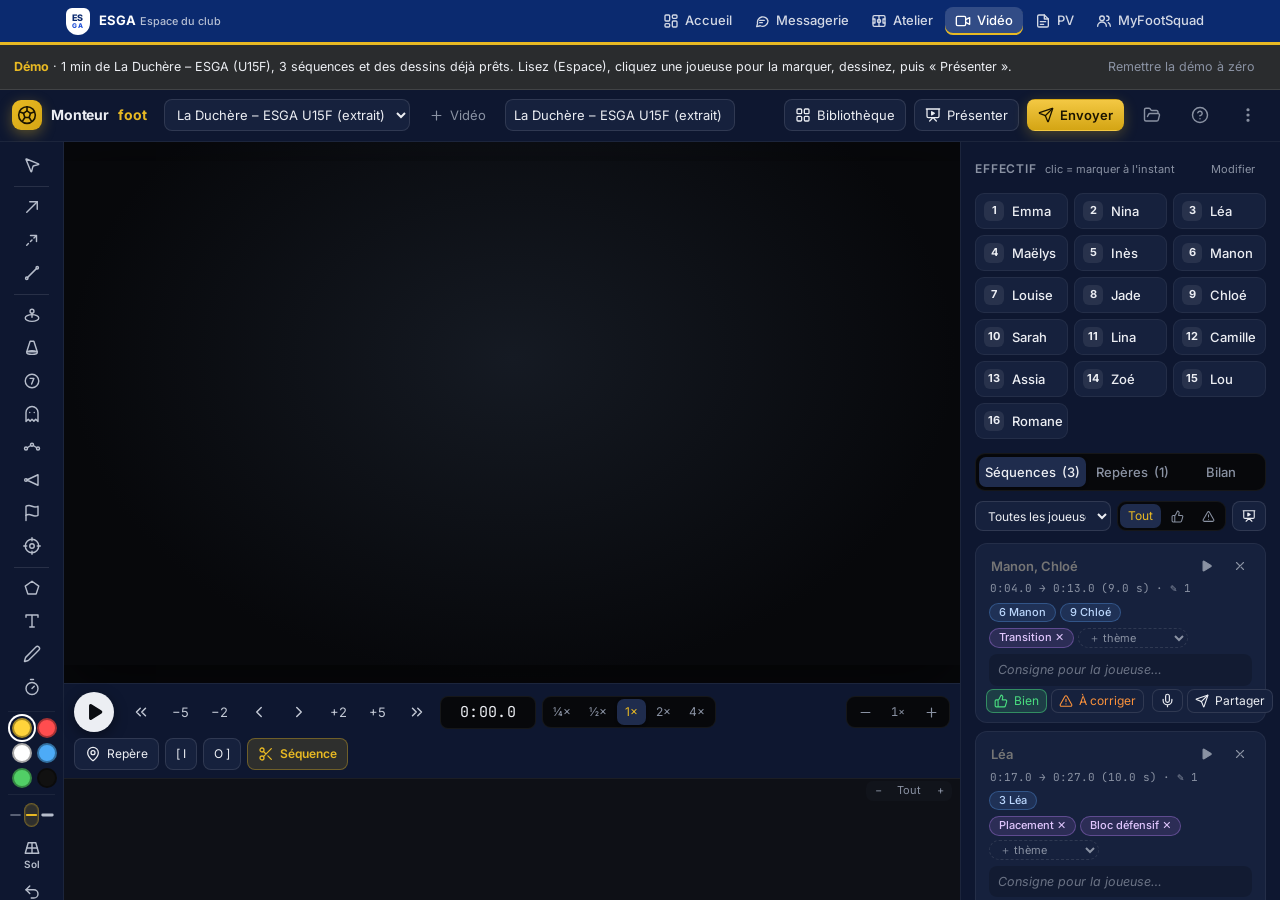
==== commit 7d355e25: "Simulateur : un match préparé de A à Z, joué en direct sur des données de test Nouvelle page simulat" ====
--- a/analyse-video/index.html
+++ b/analyse-video/index.html
@@ -7,10 +7,10 @@
 <meta name="theme-color" content="#0b2a6f">
 <link rel="preconnect" href="https://fonts.googleapis.com"><link rel="preconnect" href="https://fonts.gstatic.com" crossorigin>
 <link rel="stylesheet" href="https://fonts.googleapis.com/css2?family=Inter:wght@400;500;600;700&family=JetBrains+Mono:wght@500&display=swap">
-<link rel="stylesheet" href="../commun/charte.css?v=2026-11-21c">
+<link rel="stylesheet" href="../commun/charte.css?v=2026-11-22s">
 <link rel="stylesheet" href="style.css?v=2026-11-20p">
-<script src="../commun/modules.js?v=2026-11-21c" data-module="video" defer></script>
-<script src="../commun/club.js?v=2026-11-21c"></script>
+<script src="../commun/modules.js?v=2026-11-22s" data-module="video" defer></script>
+<script src="../commun/club.js?v=2026-11-22s"></script>
 <script src="demo/demo.js?v=2026-11-20e"></script>
 <script>document.documentElement.classList.add("demo")</script>
 </head>
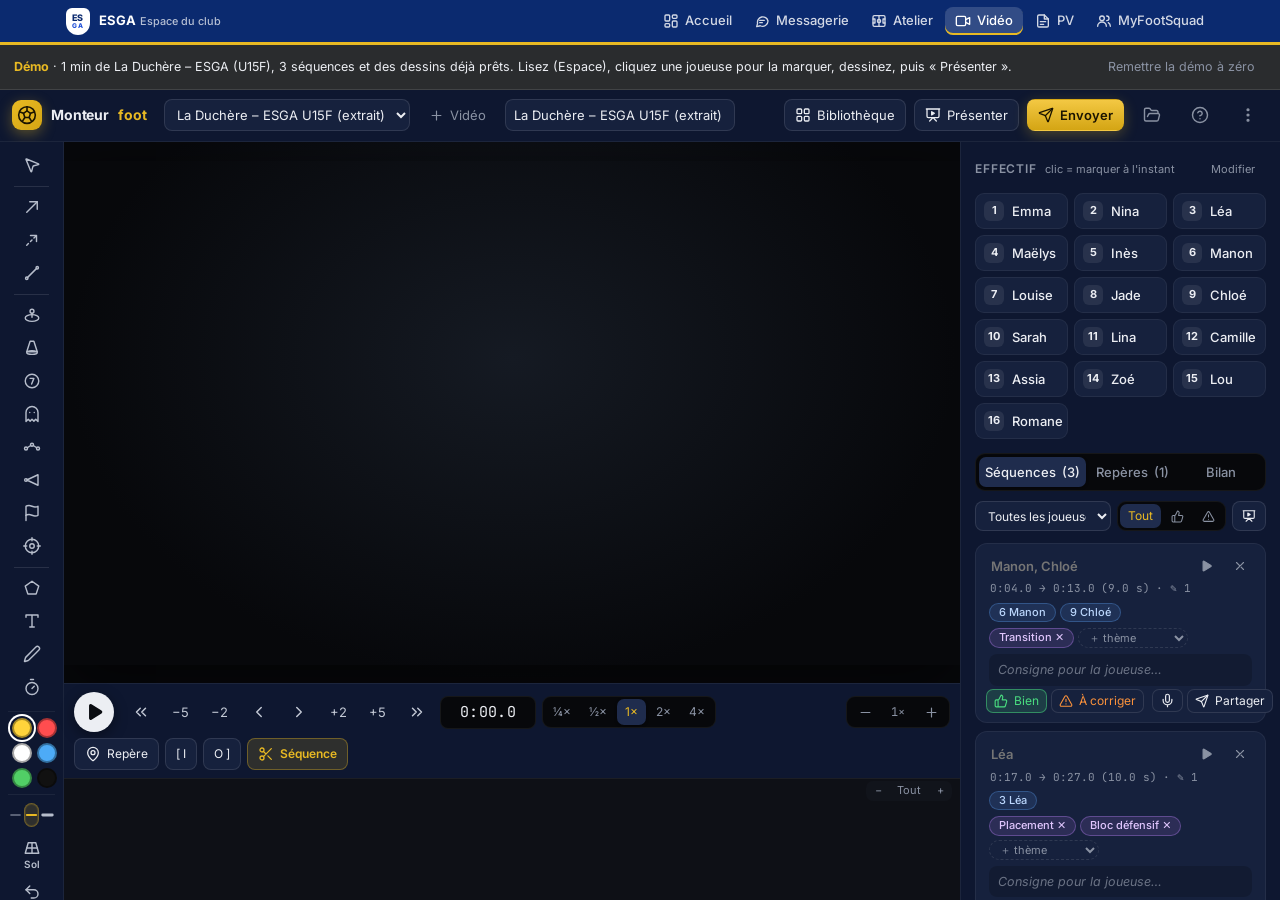
==== commit b72ce3f0: "Covoiturage entre familles et météo prévue des matchs Co-Authored-By: Claude Opus 5.5 <noreply@anthr" ====
--- a/analyse-video/index.html
+++ b/analyse-video/index.html
@@ -10,7 +10,7 @@
 <link rel="stylesheet" href="../commun/charte.css?v=2026-11-22s">
 <link rel="stylesheet" href="style.css?v=2026-11-20p">
 <script src="../commun/modules.js?v=2026-11-22s" data-module="video" defer></script>
-<script src="../commun/club.js?v=2026-11-22s"></script>
+<script src="../commun/club.js?v=2026-11-23c"></script>
 <script src="demo/demo.js?v=2026-11-20e"></script>
 <script>document.documentElement.classList.add("demo")</script>
 </head>
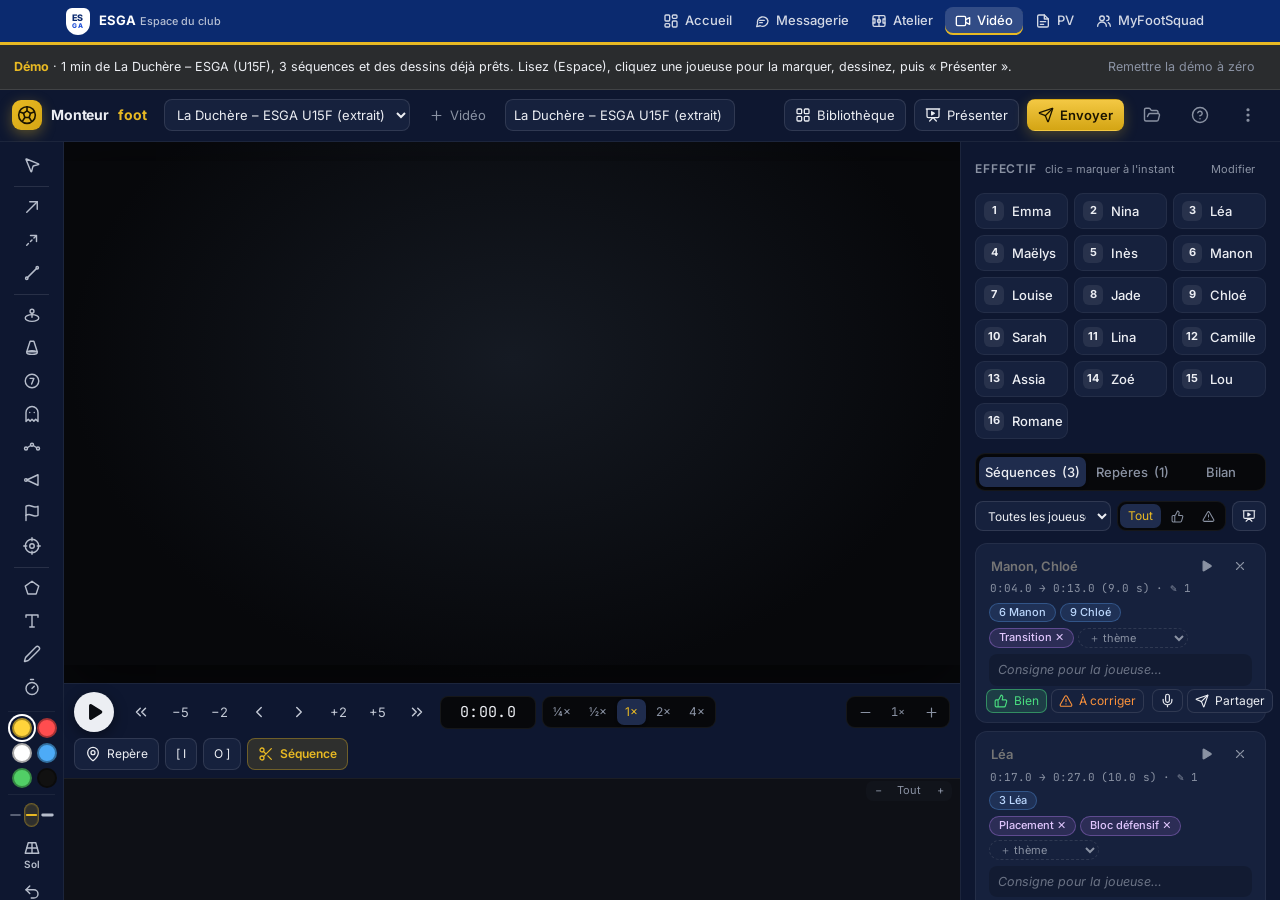
==== commit 0d56ee72: "Matchs fictifs à venir pour tester covoiturage et météo, et mode test sur une copie locale - Démo : " ====
--- a/analyse-video/index.html
+++ b/analyse-video/index.html
@@ -7,10 +7,10 @@
 <meta name="theme-color" content="#0b2a6f">
 <link rel="preconnect" href="https://fonts.googleapis.com"><link rel="preconnect" href="https://fonts.gstatic.com" crossorigin>
 <link rel="stylesheet" href="https://fonts.googleapis.com/css2?family=Inter:wght@400;500;600;700&family=JetBrains+Mono:wght@500&display=swap">
-<link rel="stylesheet" href="../commun/charte.css?v=2026-11-22s">
+<link rel="stylesheet" href="../commun/charte.css?v=2026-11-23r">
 <link rel="stylesheet" href="style.css?v=2026-11-20p">
 <script src="../commun/modules.js?v=2026-11-22s" data-module="video" defer></script>
-<script src="../commun/club.js?v=2026-11-23c"></script>
+<script src="../commun/club.js?v=2026-11-23t"></script>
 <script src="demo/demo.js?v=2026-11-20e"></script>
 <script>document.documentElement.classList.add("demo")</script>
 </head>
--- a/commun/charte.css
+++ b/commun/charte.css
@@ -69,3 +69,8 @@
 .esga-btn-or { background: var(--esga-or); border-color: var(--esga-or); color: #1b1400; }
 .esga-btn-or:hover { background: #f1c63a; border-color: #f1c63a; }
 .esga-kicker { margin: 0; font-size: .72rem; text-transform: uppercase; letter-spacing: .09em; font-weight: 600; opacity: .8; }
+
+/* « Changer de profil » : bouton marine et or, lisible sur tous les bandeaux (démo jaune, en ligne vert) et en thème sombre */
+.changer-profil, .menu a.changer { display: inline-flex; align-items: center; gap: 4px; padding: 4px 12px; border-radius: 999px; background: var(--esga-marine); color: var(--esga-or) !important; border: 1px solid var(--esga-or); font-weight: 700; font-size: .8rem; text-decoration: none; white-space: nowrap; }
+.changer-profil:hover, .menu a.changer:hover { background: var(--esga-or); color: var(--esga-marine) !important; }
+.changer-profil:focus-visible, .menu a.changer:focus-visible { outline: 2px solid var(--esga-or); outline-offset: 2px; }
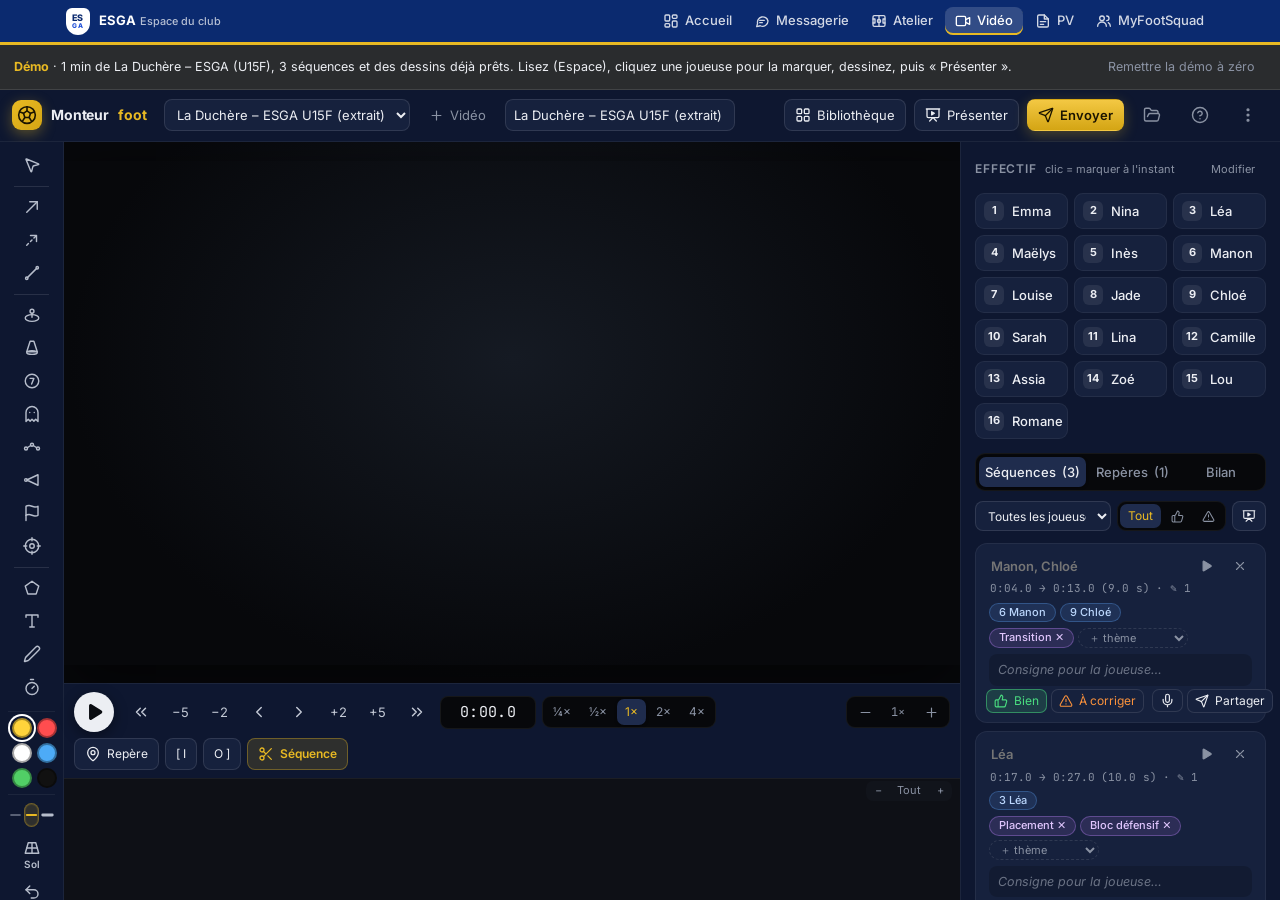
==== commit 1776d242: "Onglet Classement des équipes : résultats, classement et matchs des poules (Scorenco) Co-Authored-By" ====
--- a/analyse-video/index.html
+++ b/analyse-video/index.html
@@ -10,7 +10,7 @@
 <link rel="stylesheet" href="../commun/charte.css?v=2026-11-23r">
 <link rel="stylesheet" href="style.css?v=2026-11-20p">
 <script src="../commun/modules.js?v=2026-11-22s" data-module="video" defer></script>
-<script src="../commun/club.js?v=2026-11-23t"></script>
+<script src="../commun/club.js?v=2026-11-23u"></script>
 <script src="demo/demo.js?v=2026-11-20e"></script>
 <script>document.documentElement.classList.add("demo")</script>
 </head>
